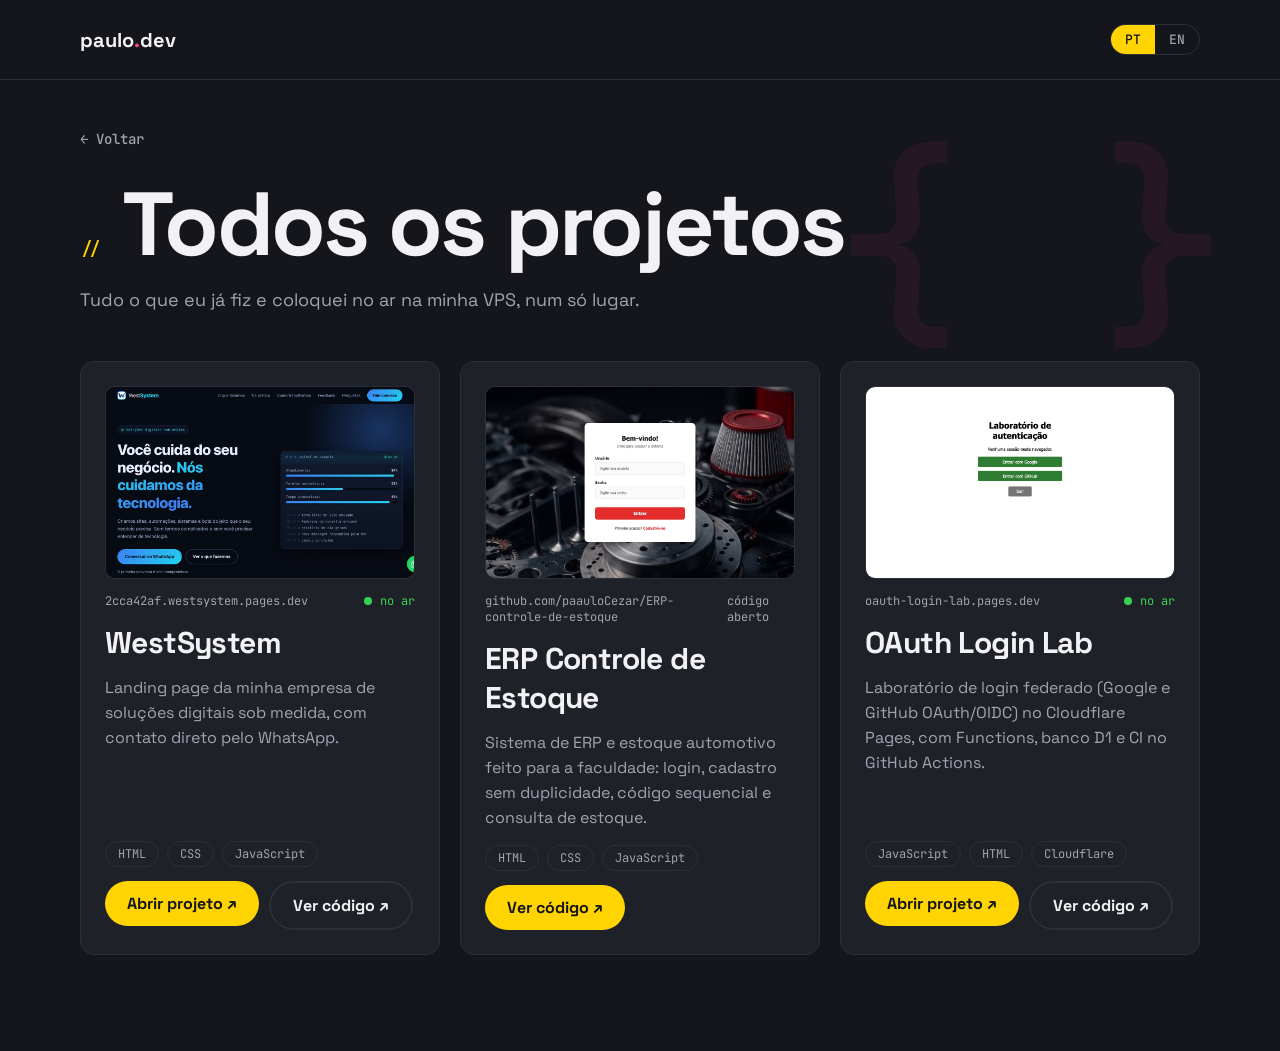
==== projetos.html @ ad35adcb "Site pessoal: portfólio com notebook 3D (three.js + gsap), GitHub real e página de projetos Co-Autho" ====
<!doctype html>
<html lang="pt-BR">
<head>
<meta charset="utf-8">
<meta name="viewport" content="width=device-width, initial-scale=1">
<title>Todos os projetos · Paulo Cezar</title>
<link rel="preconnect" href="https://fonts.googleapis.com">
<link href="https://fonts.googleapis.com/css2?family=JetBrains+Mono:wght@400;500&family=Space+Grotesk:wght@400;500;700&display=swap" rel="stylesheet">
<link rel="stylesheet" href="css/projetos.css">
</head>
<body>
<nav>
  <a class="logo" href="index.html">paulo<b>.</b>dev</a>
  <div class="lang"><button data-l="pt" class="on">PT</button><button data-l="en">EN</button></div>
</nav>
<main>
  <span class="sym">{ }</span>
  <a class="back" href="index.html#projetos" data-i="back"></a>
  <div class="head"><span class="num">//</span><h1 data-i="title"></h1></div>
  <p class="sub" data-i="sub"></p>
  <div class="grid" id="grid"></div>
</main>
<script src="img/shots.js"></script>
<script src="js/projetos.js"></script>
</body>
</html>
---- css/projetos.css ----
:root{--bg:#14161B;--panel:#1E2128;--line:#2B2F38;--text:#F2F2F4;--muted:#A0A4AE;--pink:#FF3D8B;--yellow:#FFD400;--g3:#39D353}
*{box-sizing:border-box;margin:0;padding:0}
body{background:var(--bg);color:var(--text);font-family:'Space Grotesk',sans-serif;min-height:100vh}
a{color:inherit;text-decoration:none}
nav{display:flex;justify-content:space-between;align-items:center;padding:24px 80px;border-bottom:1px solid var(--line)}
nav .logo{font-weight:700;font-size:20px}nav .logo b{color:var(--pink)}
.lang{display:flex;border:1px solid var(--line);border-radius:999px;overflow:hidden}
.lang button{background:none;border:0;color:var(--muted);padding:6px 14px;font:500 13px 'JetBrains Mono',monospace;cursor:pointer}
.lang button.on{background:var(--yellow);color:#14161B}
main{padding:48px 80px 96px;position:relative;overflow:hidden}
.back{display:inline-block;color:var(--muted);font:500 14px 'JetBrains Mono',monospace;margin-bottom:32px}
.back:hover{color:var(--yellow)}
.head{display:flex;align-items:baseline;gap:20px;margin-bottom:12px}
.num{color:var(--yellow);font:500 18px 'JetBrains Mono',monospace}
h1{font-size:clamp(44px,7vw,96px);letter-spacing:-.03em;line-height:1}
.sub{color:var(--muted);font-size:18px;max-width:560px;margin:16px 0 48px;line-height:1.5}
.sym{position:absolute;right:4%;top:20px;font:500 220px 'JetBrains Mono',monospace;color:var(--pink);opacity:.07;pointer-events:none}
.grid{display:grid;grid-template-columns:repeat(auto-fill,minmax(320px,1fr));gap:20px;position:relative}
.card{background:var(--panel);border:1px solid var(--line);border-radius:14px;padding:24px;display:flex;flex-direction:column;gap:14px;transition:.2s}
.card:hover{border-color:var(--pink);transform:translateY(-4px)}
.top{display:flex;justify-content:space-between;align-items:center;font:12px 'JetBrains Mono',monospace;color:var(--muted)}
.live{display:flex;align-items:center;gap:8px;color:var(--g3)}
.live:before{content:"";width:8px;height:8px;border-radius:50%;background:var(--g3)}
.card h2{font-size:30px;letter-spacing:-.02em}
.card p{color:var(--muted);line-height:1.55;flex:1}
.tags{display:flex;gap:8px;flex-wrap:wrap}
.tags span{border:1px solid var(--line);border-radius:999px;padding:4px 12px;font:12px 'JetBrains Mono',monospace;color:var(--muted)}
.open{align-self:flex-start;padding:12px 22px;border-radius:999px;background:var(--yellow);color:#14161B;font-weight:700;transition:.2s}
.open:hover{background:var(--pink);color:#fff}
@media(max-width:900px){nav,main{padding-left:24px;padding-right:24px}}

.thumb{display:block;border-radius:10px;overflow:hidden;border:1px solid var(--line);aspect-ratio:16/10;background:var(--bg)}
.thumb img{width:100%;height:100%;object-fit:cover;object-position:top;display:block;transition:transform .4s}
.card:hover .thumb img{transform:scale(1.04)}
.acts{display:flex;gap:10px;flex-wrap:wrap}
.ghost{align-self:flex-start;padding:12px 22px;border-radius:999px;border:2px solid var(--line);font-weight:700;transition:.2s}
.ghost:hover{border-color:var(--pink);color:var(--pink)}
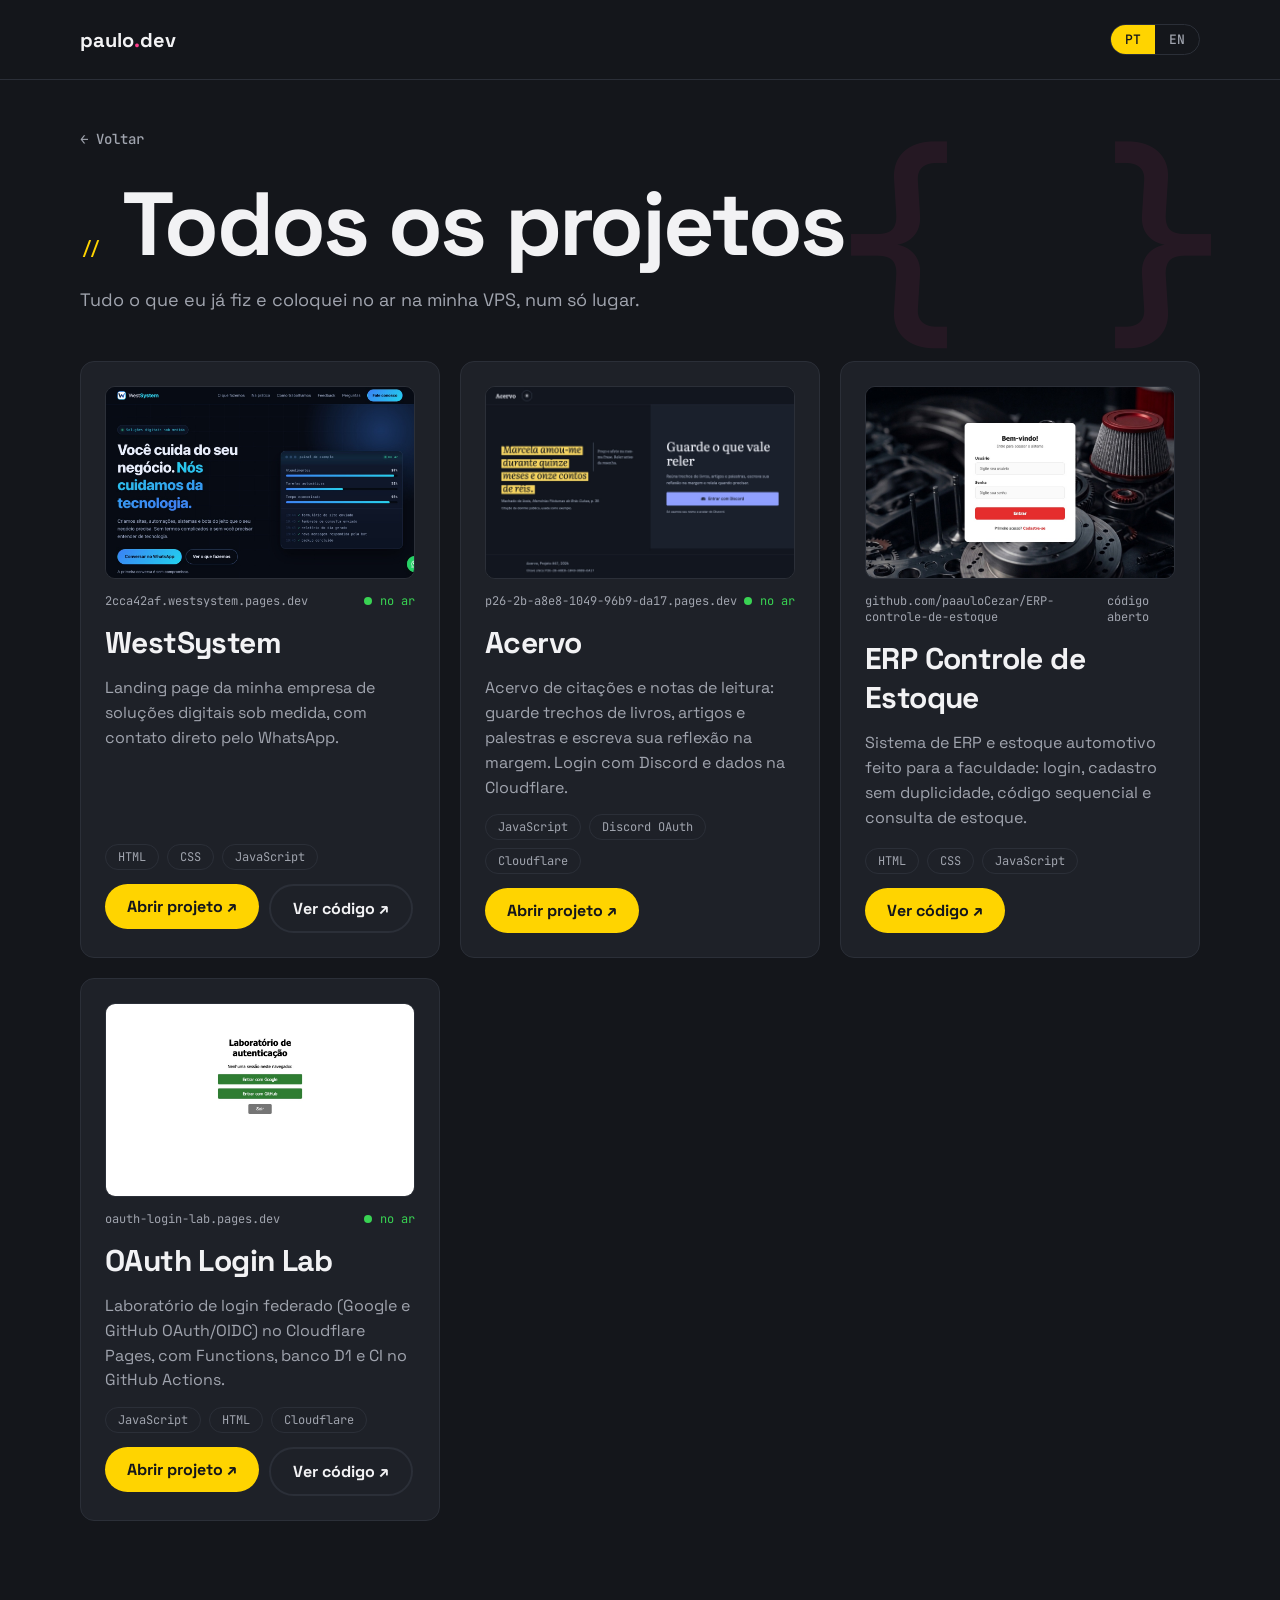
==== commit 7554b908: "Troca ERP por Acervo no notebook, mantém ERP em todos os projetos; SRI, meta tags e favicon" ====
--- a/projetos.html
+++ b/projetos.html
@@ -4,6 +4,8 @@
 <meta charset="utf-8">
 <meta name="viewport" content="width=device-width, initial-scale=1">
 <title>Todos os projetos · Paulo Cezar</title>
+<meta name="description" content="Todos os projetos de Paulo Cezar: WestSystem, Acervo, ERP Controle de Estoque e OAuth Login Lab.">
+<link rel="icon" href="data:image/svg+xml,%3Csvg xmlns='http://www.w3.org/2000/svg' viewBox='0 0 64 64'%3E%3Crect width='64' height='64' rx='14' fill='%2314161B'/%3E%3Ctext x='32' y='44' font-family='monospace' font-size='34' font-weight='700' text-anchor='middle' fill='%23FF3D8B'%3EP.%3C/text%3E%3C/svg%3E">
 <link rel="preconnect" href="https://fonts.googleapis.com">
 <link href="https://fonts.googleapis.com/css2?family=JetBrains+Mono:wght@400;500&family=Space+Grotesk:wght@400;500;700&display=swap" rel="stylesheet">
 <link rel="stylesheet" href="css/projetos.css">
